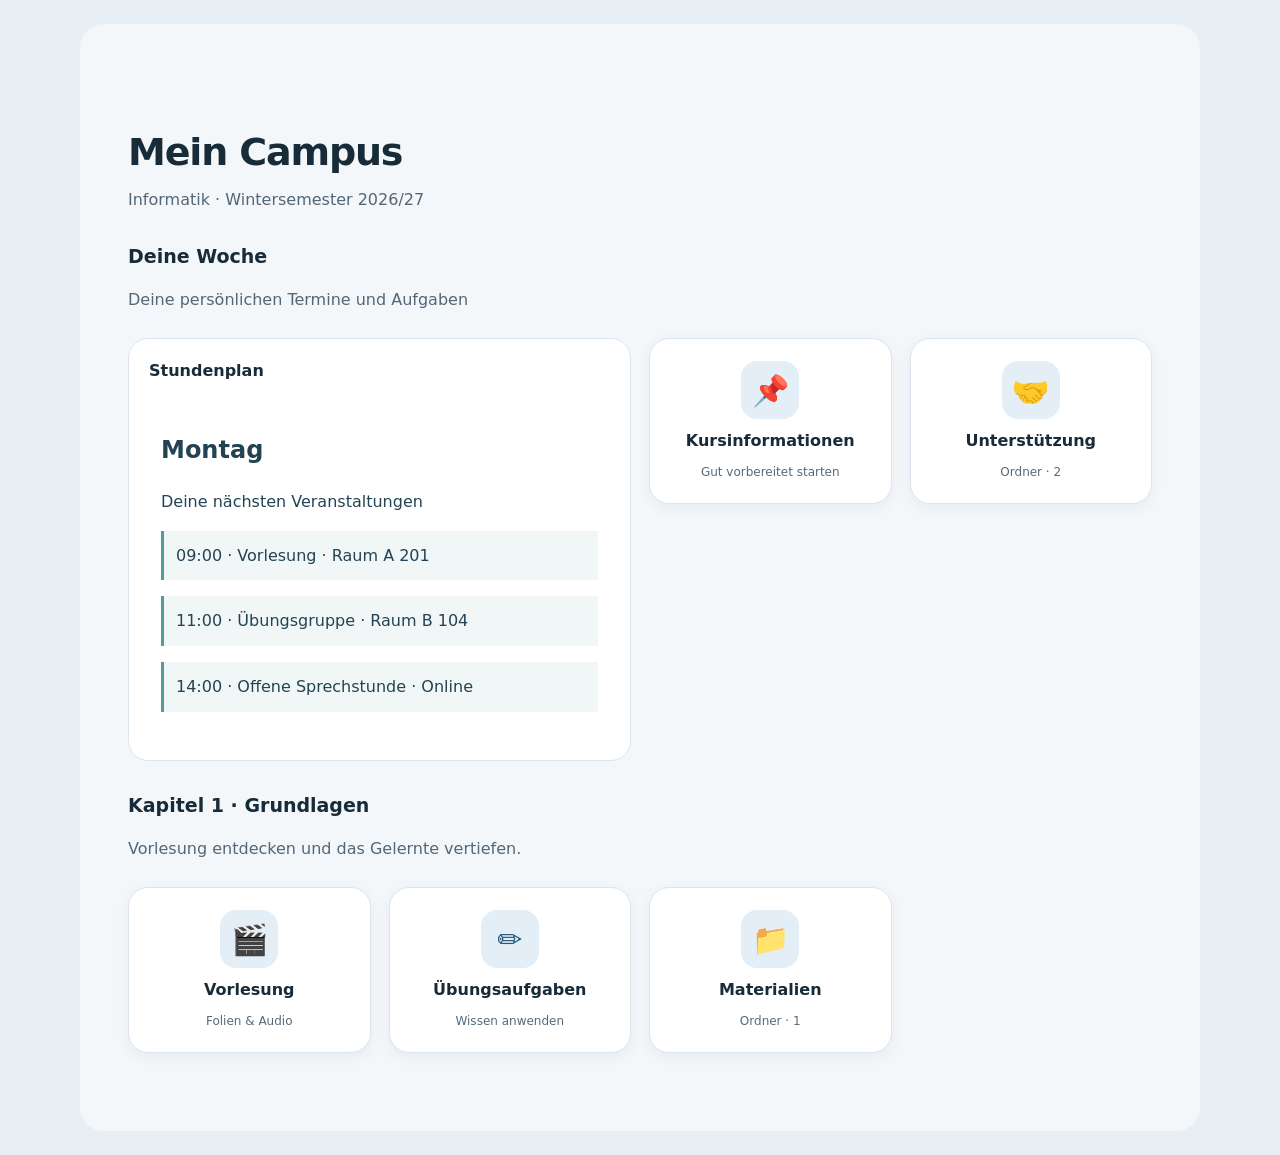
==== index.html @ f6645047 "Add initial implementation of app collection component with demo configuration and styles" ====
<!doctype html>
<html lang="de">
<head>
  <meta charset="UTF-8">
  <meta name="viewport" content="width=device-width, initial-scale=1">
  <title>App Collection · Mein Campus</title>
  <style>body { margin: 0; padding: 24px; background: #e8eff4; } main { max-width: 1120px; margin: auto; } @media(max-width:500px) { body { padding: 8px; } }</style>
  <script src="./libs/framework/ccm.js"></script>
  <script type="module">
    import { config } from "./resources/configs.mjs";
    window.collection = await ccm.start("./ccm.app_collection.mjs", config, document.querySelector("main"));
  </script>
</head>
<body><main></main></body>
</html>
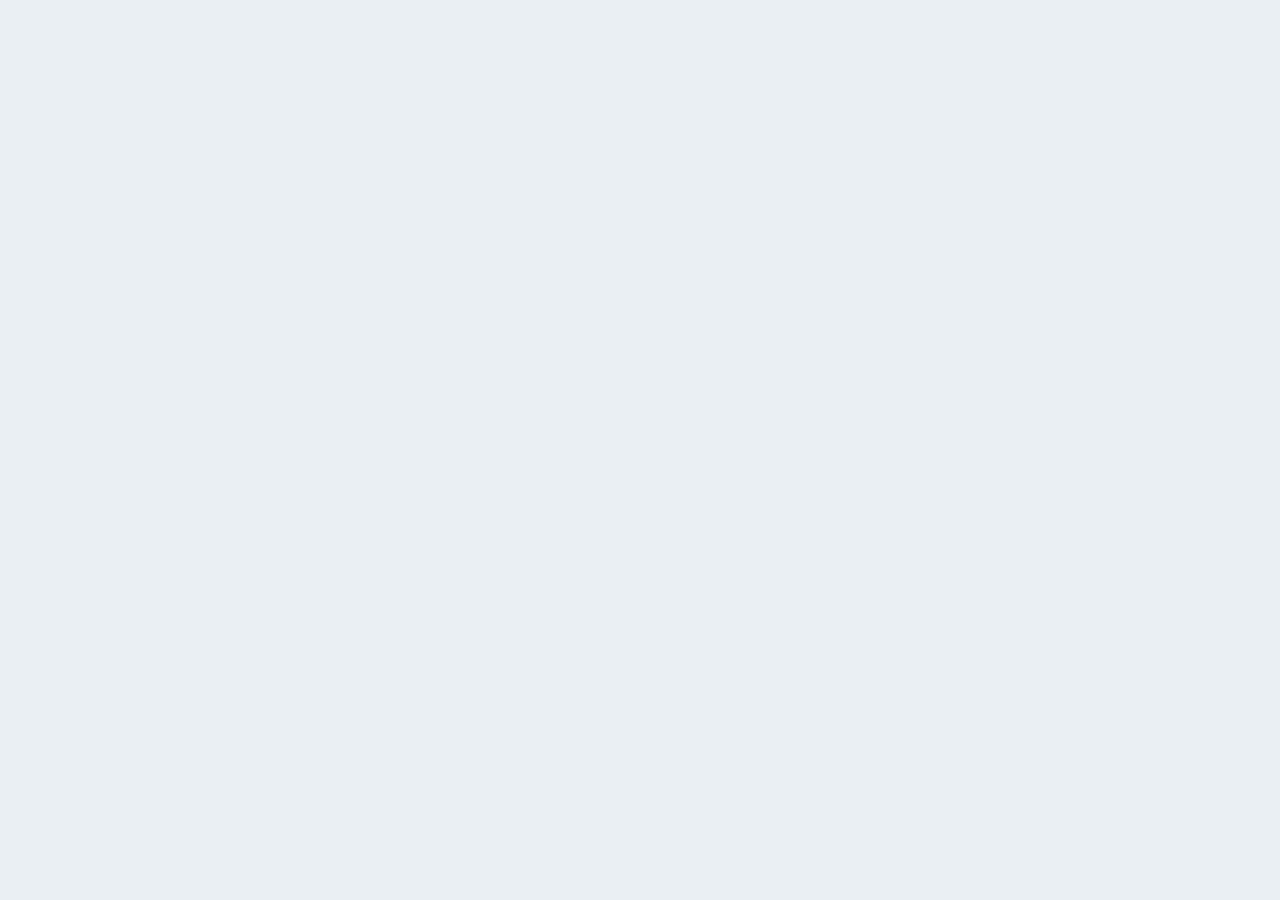
==== commit d3d48dff: "Add user instance support and update demo configuration to English" ====
--- a/index.html
+++ b/index.html
@@ -1,9 +1,9 @@
 <!doctype html>
-<html lang="de">
+<html lang="en">
 <head>
   <meta charset="UTF-8">
   <meta name="viewport" content="width=device-width, initial-scale=1">
-  <title>App Collection · Mein Campus</title>
+  <title>App Collection · My Campus</title>
   <style>body { margin: 0; padding: 24px; background: #e8eff4; } main { max-width: 1120px; margin: auto; } @media(max-width:500px) { body { padding: 8px; } }</style>
   <script src="./libs/framework/ccm.js"></script>
   <script type="module">
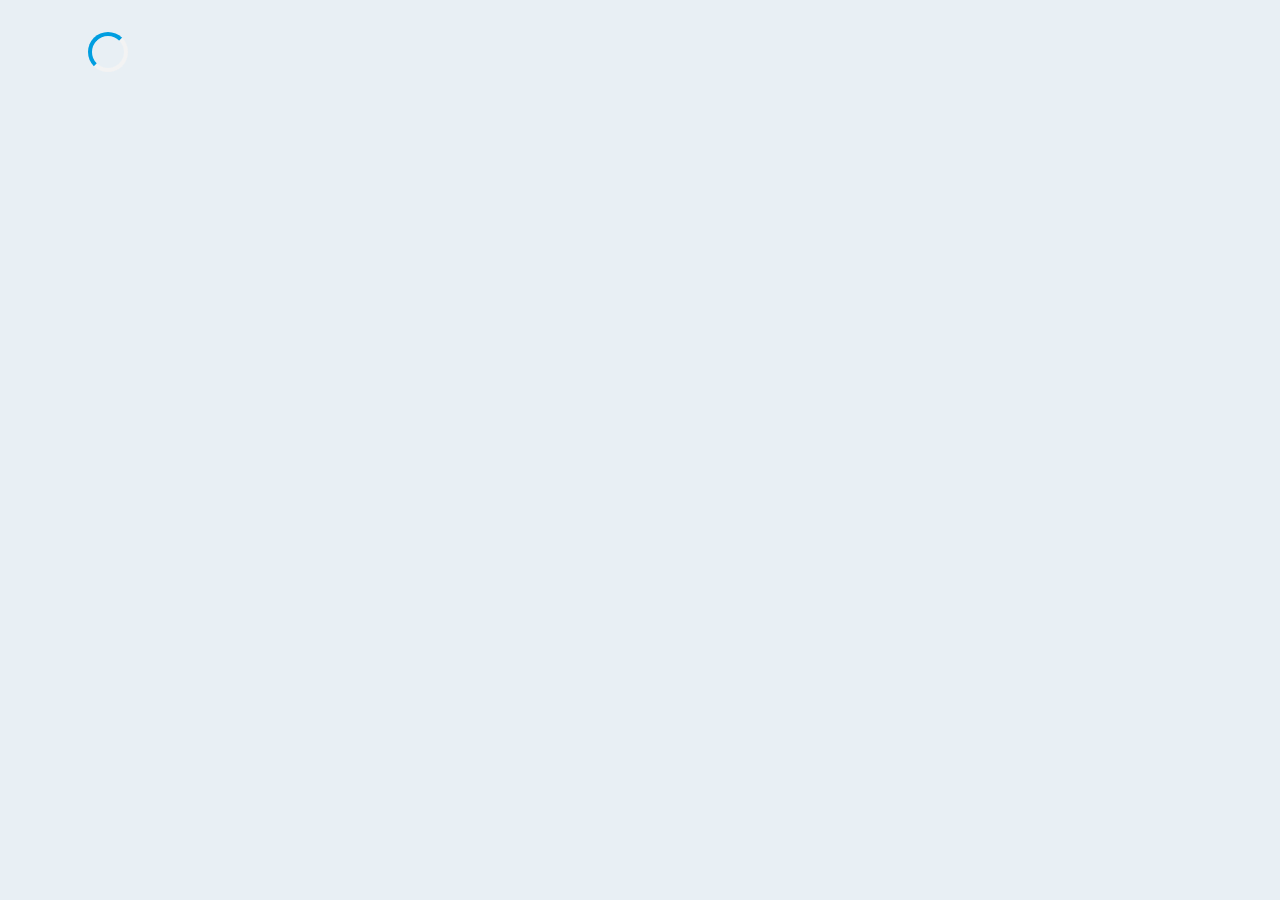
==== commit 721986f1: "Update project structure: add LICENSE, .gitignore, and tag.yml; modify HTML and configuration files " ====
--- a/index.html
+++ b/index.html
@@ -5,10 +5,9 @@
   <meta name="viewport" content="width=device-width, initial-scale=1">
   <title>App Collection · My Campus</title>
   <style>body { margin: 0; padding: 24px; background: #e8eff4; } main { max-width: 1120px; margin: auto; } @media(max-width:500px) { body { padding: 8px; } }</style>
-  <script src="./libs/framework/ccm.js"></script>
+  <script src="./libs/framework/ccm-28.0.0.min.js"></script>
   <script type="module">
-    import { config } from "./resources/configs.mjs";
-    window.collection = await ccm.start("./ccm.app_collection.mjs", config, document.querySelector("main"));
+    await ccm.start("./ccm.app_collection.mjs", ['ccm.load', './resources/configs.mjs#demo'], document.querySelector("main"));
   </script>
 </head>
 <body><main></main></body>
